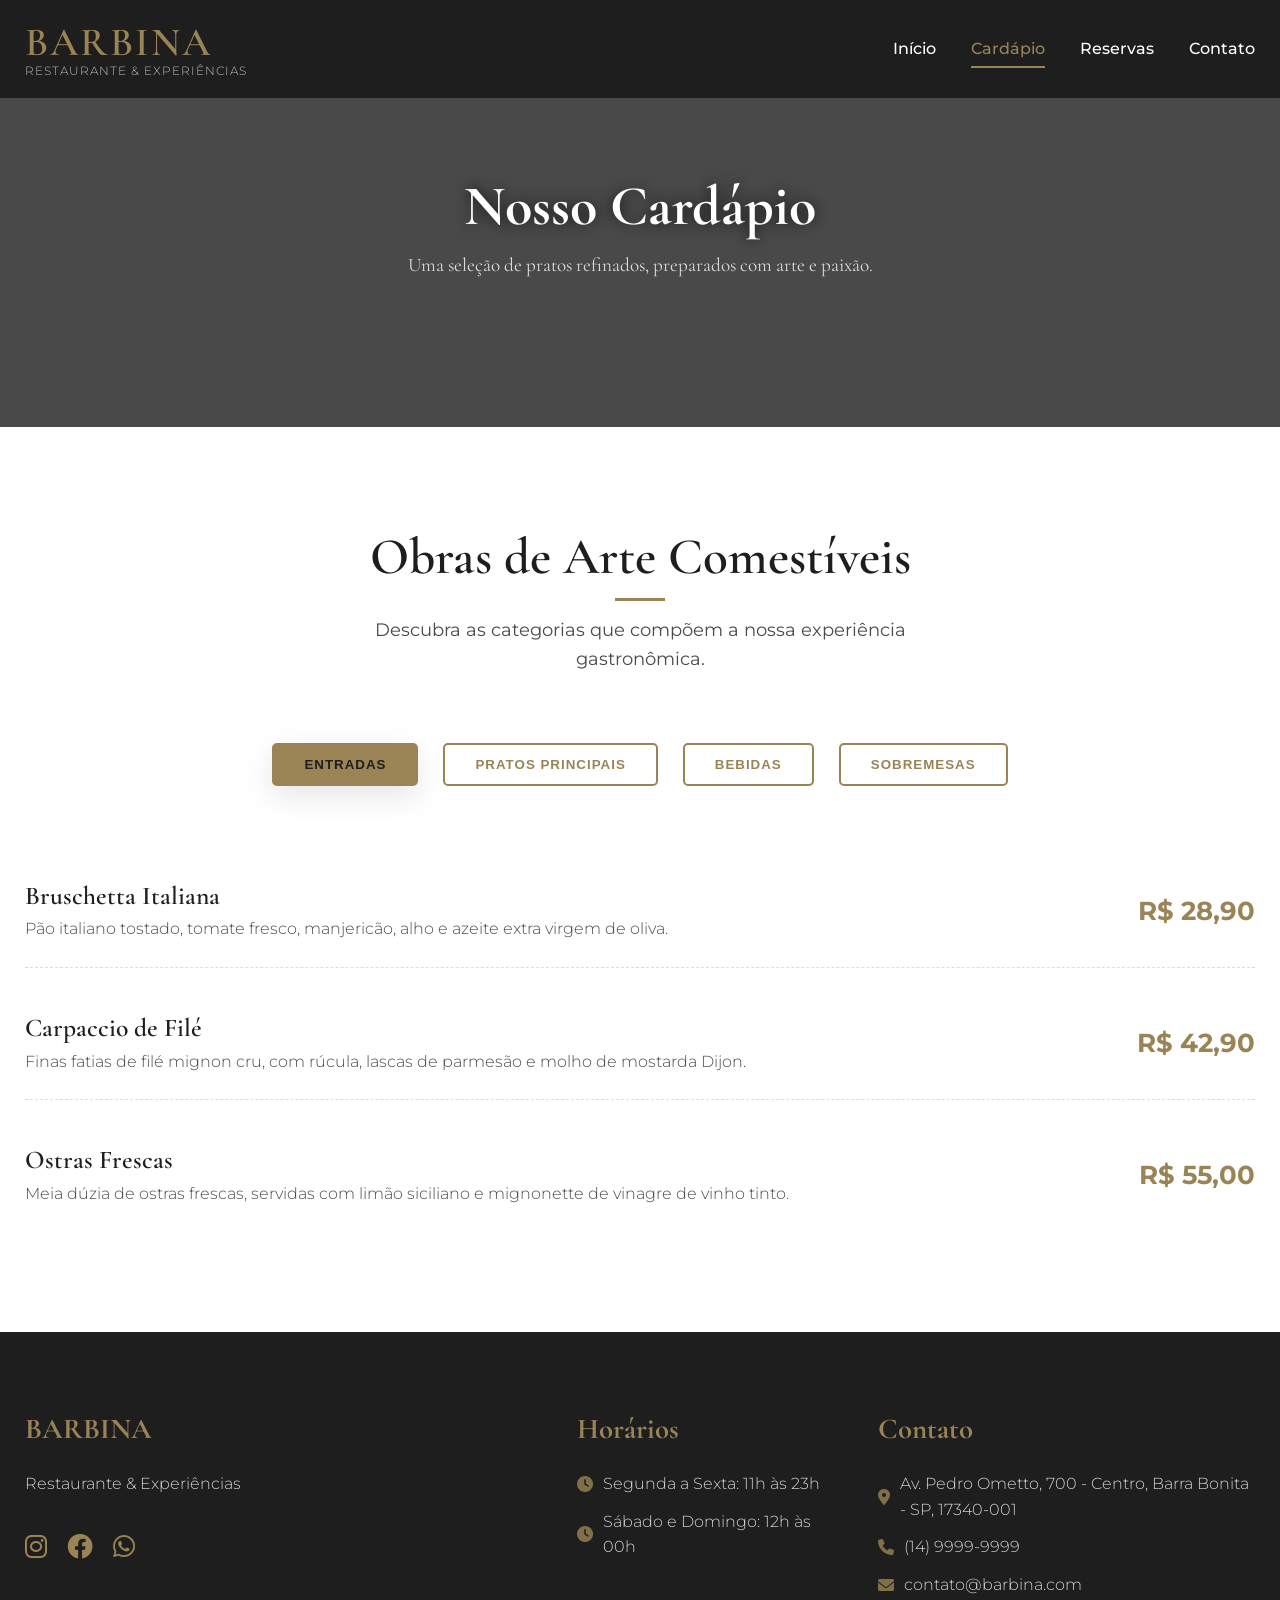
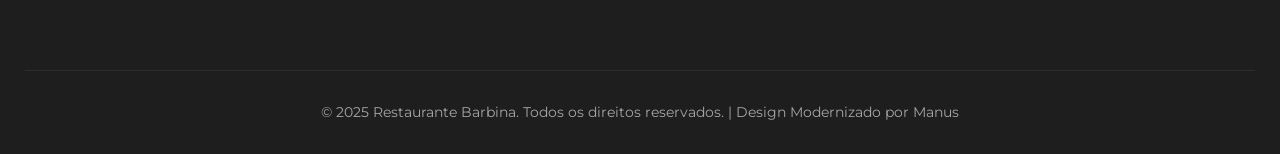
==== cardapio.html @ 95fc82ee "Add files via upload" ====
<!DOCTYPE html>
<html lang="pt-BR">
<head>
    <meta charset="UTF-8">
    <meta name="viewport" content="width=device-width, initial-scale=1.0">
    <title>Cardápio | Restaurante Barbina</title>
    
    <!-- Fontes (Cormorant Garamond para títulos, Montserrat para corpo) -->
    <link rel="preconnect" href="https://fonts.googleapis.com">
    <link rel="preconnect" href="https://fonts.gstatic.com" crossorigin>
    <link href="https://fonts.googleapis.com/css2?family=Cormorant+Garamond:wght@400;600;700&family=Montserrat:wght@300;400;500;600;700&display=swap" rel="stylesheet">
    
    <!-- Icones Font Awesome -->
    <link href="https://cdnjs.cloudflare.com/ajax/libs/font-awesome/6.0.0/css/all.min.css" rel="stylesheet">

    <!-- Estilos Próprios -->
    <link rel="stylesheet" href="css/style.css">
    <link rel="stylesheet" href="css/responsive.css">
</head>
<body>
    <header class="header">
        <div class="container">
            <a href="index.html" class="logo">
                <h1>BARBINA</h1>
                <span>RESTAURANTE & EXPERIÊNCIAS</span>
            </a>
            <nav class="nav">
                <ul>
                    <li><a href="index.html">Início</a></li>
                    <li><a href="cardapio.html" class="active">Cardápio</a></li>
                    <li><a href="reservas.html">Reservas</a></li>
                    <li><a href="contato.html">Contato</a></li>
                </ul>
            </nav>
            <div class="menu-toggle">
                <i class="fas fa-bars"></i>
            </div>
        </div>
    </header>

    <section class="hero-page" style="background-image: linear-gradient(rgba(0,0,0,0.7), rgba(0,0,0,0.7)), url('https://images.unsplash.com/photo-1555396273-367ea4eb4db5?auto=format&fit=crop&w=1920&q=80');">
        <div class="hero-content">
            <h2>Nosso Cardápio</h2>
            <p>Uma seleção de pratos refinados, preparados com arte e paixão.</p>
        </div>
    </section>

    <section class="menu">
        <div class="container">
            <div class="section-header">
                <h2>Obras de Arte Comestíveis</h2>
                <p>Descubra as categorias que compõem a nossa experiência gastronômica.</p>
            </div>
            
            <div class="menu-categories">
                <button class="category-btn active" data-category="entradas">Entradas</button>
                <button class="category-btn" data-category="principais">Pratos Principais</button>
                <button class="category-btn" data-category="bebidas">Bebidas</button>
                <button class="category-btn" data-category="sobremesas">Sobremesas</button>
            </div>

            <div class="menu-items active" id="entradas">
                <div class="menu-item anim-fade-up">
                    <div class="item-info">
                        <h3>Bruschetta Italiana</h3>
                        <p>Pão italiano tostado, tomate fresco, manjericão, alho e azeite extra virgem de oliva.</p>
                    </div>
                    <span class="item-price">R$ 28,90</span>
                </div>
                <div class="menu-item anim-fade-up">
                    <div class="item-info">
                        <h3>Carpaccio de Filé</h3>
                        <p>Finas fatias de filé mignon cru, com rúcula, lascas de parmesão e molho de mostarda Dijon.</p>
                    </div>
                    <span class="item-price">R$ 42,90</span>
                </div>
                <div class="menu-item anim-fade-up">
                    <div class="item-info">
                        <h3>Ostras Frescas</h3>
                        <p>Meia dúzia de ostras frescas, servidas com limão siciliano e mignonette de vinagre de vinho tinto.</p>
                    </div>
                    <span class="item-price">R$ 55,00</span>
                </div>
            </div>

            <div class="menu-items" id="principais">
                <div class="menu-item anim-fade-up">
                    <div class="item-info">
                        <h3>Filé Mignon Barbina</h3>
                        <p>Medalhão de 400g selado, com molho de vinho tinto reduzido e risoto cremoso de parmesão.</p>
                    </div>
                    <span class="item-price">R$ 89,90</span>
                </div>
                <div class="menu-item anim-fade-up">
                    <div class="item-info">
                        <h3>Risotto de Cogumelos Trufados</h3>
                        <p>Arroz arbóreo com um mix de cogumelos frescos, azeite trufado e finalizado com queijo Grana Padano.</p>
                    </div>
                    <span class="item-price">R$ 65,90</span>
                </div>
                <div class="menu-item anim-fade-up">
                    <div class="item-info">
                        <h3>Salmão Grelhado com Purê de Batata Doce</h3>
                        <p>Filé de salmão grelhado com crosta de gergelim e purê aveludado de batata doce com gengibre.</p>
                    </div>
                    <span class="item-price">R$ 78,00</span>
                </div>
            </div>

            <div class="menu-items" id="bebidas">
                 <div class="menu-item anim-fade-up">
                    <div class="item-info">
                        <h3>Caipirinha Barbina</h3>
                        <p>Clássica releitura da caipirinha, com cachaça premium, limão taiti e um toque de pimenta rosa.</p>
                    </div>
                    <span class="item-price">R$ 24,90</span>
                </div>
                <div class="menu-item anim-fade-up">
                    <div class="item-info">
                        <h3>Cerveja Artesanal</h3>
                        <p>Seleção rotativa das melhores cervejarias artesanais da região. Consulte o garçom.</p>
                    </div>
                    <span class="item-price">R$ 19,90</span>
                </div>
                <div class="menu-item anim-fade-up">
                    <div class="item-info">
                        <h3>Vinho da Casa (Taça)</h3>
                        <p>Seleção especial de vinho tinto ou branco para acompanhar seu prato.</p>
                    </div>
                    <span class="item-price">R$ 35,00</span>
                </div>
            </div>

            <div class="menu-items" id="sobremesas">
                <div class="menu-item anim-fade-up">
                    <div class="item-info">
                        <h3>Brownie com Sorvete</h3>
                        <p>Brownie quente de chocolate belga e nozes, servido com sorvete de baunilha e calda de caramelo salgado.</p>
                    </div>
                    <span class="item-price">R$ 26,90</span>
                </div>
                <div class="menu-item anim-fade-up">
                    <div class="item-info">
                        <h3>Cheesecake de Frutas Vermelhas</h3>
                        <p>Base de biscoito amanteigado, creme suave de cream cheese e cobertura fresca de frutas vermelhas.</p>
                    </div>
                    <span class="item-price">R$ 22,90</span>
                </div>
                <div class="menu-item anim-fade-up">
                    <div class="item-info">
                        <h3>Crème Brûlée de Baunilha</h3>
                        <p>Clássica sobremesa francesa com casquinha de açúcar caramelizado.</p>
                    </div>
                    <span class="item-price">R$ 29,00</span>
                </div>
            </div>
        </div>
    </section>

    <footer class="footer">
        <div class="container">
            <div class="footer-content">
                <div class="footer-section">
                    <h3>BARBINA</h3>
                    <p>Restaurante & Experiências</p>
                    <div class="social-links">
                        <a href="#" aria-label="Instagram"><i class="fab fa-instagram"></i></a>
                        <a href="#" aria-label="Facebook"><i class="fab fa-facebook"></i></a>
                        <a href="#" aria-label="Whatsapp"><i class="fab fa-whatsapp"></i></a>
                    </div>
                </div>
                <div class="footer-section">
                    <h4>Horários</h4>
                    <p><i class="fas fa-clock"></i> Segunda a Sexta: 11h às 23h</p>
                    <p><i class="fas fa-clock"></i> Sábado e Domingo: 12h às 00h</p>
                </div>
                <div class="footer-section">
                    <h4>Contato</h4>
                    <p><i class="fas fa-map-marker-alt"></i> Av. Pedro Ometto, 700 - Centro, Barra Bonita - SP, 17340-001</p>
                    <p><i class="fas fa-phone"></i> (14) 9999-9999</p>
                    <p><i class="fas fa-envelope"></i> contato@barbina.com</p>
                </div>
            </div>
            <div class="footer-bottom">
                <p>&copy; 2025 Restaurante Barbina. Todos os direitos reservados. | Design Modernizado por Manus</p>
            </div>
        </div>
    </footer>

    <script src="js/main.js"></script>
</body>
</html>
---- css/style.css ----
/* ===== GERAL E VARIÁVEIS - NOVO DESIGN ===== */
@import url('https://fonts.googleapis.com/css2?family=Cormorant+Garamond:wght@400;600;700&family=Montserrat:wght@300;400;500;600;700&display=swap');

* {
    margin: 0;
    padding: 0;
    box-sizing: border-box;
}

:root {
    --primary-color: #9A8456; /* Ouro envelhecido */
    --secondary-color: #4A4A4A; /* Cinza escuro para detalhes */
    --dark-color: #1E1E1E; /* Fundo escuro/preto */
    --light-color: #F5F5F5; /* Fundo claro */
    --white: #ffffff;
    --text-color: #333333;
    
    --font-headings: 'Cormorant Garamond', serif;
    --font-body: 'Montserrat', sans-serif;
    
    --shadow: 0 10px 30px rgba(0, 0, 0, 0.1);
    --transition: all 0.4s ease-in-out;
}

html { scroll-behavior: smooth; }

body {
    font-family: var(--font-body);
    line-height: 1.6;
    color: var(--text-color);
    background: var(--light-color);
    overflow-x: hidden;
}

h1, h2, h3, h4 {
    font-family: var(--font-headings);
    line-height: 1.2;
    font-weight: 600;
}

a { text-decoration: none; color: var(--primary-color); }

.container {
    max-width: 1280px;
    margin: 0 auto;
    padding: 0 25px;
}

section {
    padding: 100px 0;
}

/* HEADER */
.header {
    background: var(--dark-color);
    position: fixed;
    width: 100%;
    top: 0;
    z-index: 1000;
    transition: background-color 0.4s;
}

.header .container {
    display: flex;
    justify-content: space-between;
    align-items: center;
    padding: 18px 25px;
}

.logo { 
    text-decoration: none; 
    display: flex;
    flex-direction: column;
    align-items: flex-start;
}
.logo h1 {
    font-family: var(--font-headings);
    color: var(--primary-color);
    font-size: 2.5rem;
    letter-spacing: 2px;
    margin: 0;
}
.logo span {
    color: var(--white);
    font-size: 0.75rem;
    display: block;
    margin-top: -5px;
    opacity: 0.7;
    font-weight: 300;
    letter-spacing: 1px;
}

.nav ul {
    display: flex;
    list-style: none;
    gap: 35px;
}
.nav a {
    color: var(--white);
    font-weight: 500;
    font-size: 1rem;
    padding: 5px 0;
    position: relative;
    transition: var(--transition);
}
.nav a:hover, .nav a.active { color: var(--primary-color); }
.nav a::after {
    content: '';
    position: absolute;
    bottom: -5px;
    left: 0;
    width: 0;
    height: 2px;
    background: var(--primary-color);
    transition: var(--transition);
}
.nav a:hover::after, .nav a.active::after { width: 100%; }

.menu-toggle { display: none; }

/* HERO SECTION - INDEX */
.hero {
    background: linear-gradient(rgba(0,0,0,0.5), rgba(0,0,0,0.5)), url('../img/hero-bg-custom.png');
    background-size: cover;
    background-position: center;
    background-attachment: fixed;
    height: 100vh;
    display: flex;
    align-items: center;
    justify-content: center;
    text-align: center;
    color: var(--white);
    padding-top: 80px;
}
.hero-content {
    max-width: 900px;
}
.hero-content h2 {
    font-size: 4.5rem;
    margin-bottom: 20px;
    text-shadow: 0 0 15px rgba(0,0,0,0.8);
    font-weight: 700;
}
.hero-content p {
    font-family: var(--font-headings);
    font-size: 1.8rem;
    margin-bottom: 40px;
    opacity: 0.9;
    font-weight: 400;
}
.hero-buttons {
    display: flex;
    gap: 20px;
    justify-content: center;
}

/* HERO SECTION - PÁGINAS INTERNAS */
.hero-page {
    background: linear-gradient(rgba(0,0,0,0.7), rgba(0,0,0,0.7)), url('../img/page-hero-bg.jpg'); /* Usaremos uma imagem placeholder */
    background-size: cover;
    background-position: center;
    margin-top: 67px;
    height: 40vh;
    display: flex;
    align-items: center;
    justify-content: center;
    text-align: center;
    color: var(--white);
}
.hero-page h2 {
    font-size: 3.5rem;
    font-weight: 700;
    margin-bottom: 10px;
}
.hero-page p {
    font-size: 1.2rem;
    opacity: 0.8;
}

/* BOTÕES */
.btn {
    padding: 14px 35px;
    border: 2px solid var(--primary-color);
    border-radius: 5px;
    text-transform: uppercase;
    letter-spacing: 1px;
    font-weight: 600;
    transition: var(--transition);
    cursor: pointer;
    display: inline-block;
}
.btn-primary {
    background: var(--primary-color);
    color: var(--dark-color);
    border-color: var(--primary-color);
}
.btn-primary:hover {
    background: transparent;
    color: var(--primary-color);
    box-shadow: 0 0 0 2px var(--primary-color) inset;
}
.btn-secondary {
    background: transparent;
    color: var(--white);
    border-color: var(--white);
}
.btn-secondary:hover {
    background: var(--white);
    color: var(--dark-color);
    border-color: var(--white);
}
.btn-block {
    width: 100%;
    text-align: center;
}

/* SEÇÕES GERAIS */
.section-header {
    text-align: center;
    margin-bottom: 70px;
}
.section-header h2 {
    font-size: 3.2rem;
    color: var(--dark-color);
    margin-bottom: 15px;
    position: relative;
    display: inline-block;
}
.section-header h2::after {
    content: '';
    display: block;
    width: 50px;
    height: 3px;
    background: var(--primary-color);
    margin: 10px auto 0;
}
.section-header p {
    font-size: 1.1rem;
    color: var(--secondary-color);
    max-width: 600px;
    margin: 0 auto;
}

/* FILOSOFIA */
.philosophy {
    background: var(--white);
}
.philosophy .section-header p {
    font-family: var(--font-headings);
    font-size: 1.4rem;
    max-width: 900px;
    line-height: 1.8;
    color: var(--text-color);
}

/* GALERIA DE PRATOS */
.food-gallery {
    background: var(--light-color);
}
.food-gallery-grid {
    display: grid;
    grid-template-columns: repeat(auto-fit, minmax(280px, 1fr));
    gap: 30px;
}
.plate-card {
    position: relative;
    border-radius: 10px;
    overflow: hidden;
    height: 350px;
    display: block;
    box-shadow: var(--shadow);
    transition: var(--transition);
}
.plate-card:hover {
    transform: translateY(-8px);
    box-shadow: 0 20px 40px rgba(0,0,0,0.2);
}
.plate-card img {
    width: 100%;
    height: 100%;
    object-fit: cover;
    transition: transform 0.6s ease;
}
.plate-card:hover img {
    transform: scale(1.05);
}
.plate-overlay {
    position: absolute;
    bottom: 0;
    left: 0;
    right: 0;
    background: linear-gradient(transparent, rgba(0,0,0,0.9));
    color: var(--white);
    padding: 30px 20px;
    text-align: center;
}
.plate-overlay h3 {
    font-family: var(--font-headings);
    font-size: 1.8rem;
    margin: 0;
    letter-spacing: 1px;
}

/* DESTAQUE DO CHEF */
.feature-section {
    background: var(--white);
}
.feature-content {
    display: grid;
    grid-template-columns: 1fr 1.2fr;
    gap: 80px;
    align-items: center;
}
.feature-image {
    position: relative;
    padding: 15px;
    background: var(--primary-color);
    border-radius: 10px;
}
.feature-image img {
    width: 100%;
    height: auto;
    display: block;
    border-radius: 5px;
    box-shadow: var(--shadow);
}
.feature-text .section-header {
    text-align: left;
    margin-bottom: 30px;
}
.feature-text .section-header h2::after { margin: 10px 0 0 0; }
.feature-text p {
    font-size: 1.1rem;
    line-height: 1.7;
    margin-bottom: 40px;
    color: #555;
}

/* AVALIAÇÕES */
.testimonials {
    background: var(--dark-color);
    color: var(--white);
}
.testimonials .section-header h2 { color: var(--white); }
.testimonials .section-header h2::after { background: var(--primary-color); }
.testimonials .section-header p { color: var(--light-color); }

.testimonials-grid {
    display: grid;
    grid-template-columns: repeat(auto-fit, minmax(300px, 1fr));
    gap: 30px;
}
.testimonial-card {
    background: rgba(255, 255, 255, 0.05);
    padding: 40px;
    border-radius: 10px;
    border-left: 5px solid var(--primary-color);
    transition: var(--transition);
}
.testimonial-card:hover {
    background: rgba(255, 255, 255, 0.1);
    transform: translateY(-5px);
}
.testimonial-card .stars {
    color: var(--primary-color);
    font-size: 1.2rem;
    margin-bottom: 20px;
}
.testimonial-card blockquote {
    font-family: var(--font-headings);
    font-size: 1.3rem;
    font-style: italic;
    color: var(--light-color);
    margin: 0 0 20px 0;
}
.testimonial-card footer {
    font-weight: 500;
    color: var(--primary-color);
}

/* CTA RESERVA */
.cta-reserva {
    background: linear-gradient(rgba(0,0,0,0.8), rgba(0,0,0,0.8)), url('../img/cta-bg.jpg'); /* Usaremos uma imagem placeholder */
    background-size: cover;
    background-position: center;
    background-attachment: fixed;
    color: var(--white);
    text-align: center;
}
.cta-content h2 {
    font-family: var(--font-headings);
    font-size: 3.5rem;
    margin-bottom: 20px;
    font-weight: 700;
}
.cta-content p {
    font-size: 1.3rem;
    margin-bottom: 40px;
    max-width: 700px;
    margin-left: auto;
    margin-right: auto;
    opacity: 0.9;
}
.cta-content .btn-primary {
    color: var(--dark-color);
}

/* FOOTER */
.footer {
    background: var(--dark-color);
    color: var(--white);
    padding: 80px 0 30px;
}
.footer-content {
    display: grid;
    grid-template-columns: 2fr 1fr 1.5fr;
    gap: 50px;
    margin-bottom: 60px;
}
.footer-section h3, .footer-section h4 {
    font-family: var(--font-headings);
    color: var(--primary-color);
    margin-bottom: 25px;
    font-size: 1.8rem;
    font-weight: 700;
}
.footer-section p {
    margin-bottom: 12px;
    display: flex;
    align-items: center;
    gap: 10px;
    opacity: 0.8;
    font-weight: 300;
}
.footer-section i {
    color: var(--primary-color);
}
.social-links {
    display: flex;
    gap: 20px;
    margin-top: 30px;
}
.social-links a {
    color: var(--white);
    font-size: 1.6rem;
    transition: var(--transition);
}
.social-links a:hover {
    color: var(--primary-color);
    transform: scale(1.1);
}
.footer-bottom {
    text-align: center;
    padding-top: 30px;
    border-top: 1px solid rgba(255,255,255,0.1);
    opacity: 0.6;
    font-size: 0.9rem;
}

/* PÁGINA CARDÁPIO */
.menu { background: var(--white); }
.menu-categories {
    display: flex;
    justify-content: center;
    gap: 25px;
    margin-bottom: 70px;
    flex-wrap: wrap;
}
.category-btn {
    padding: 12px 30px;
    border: 2px solid var(--primary-color);
    background: transparent;
    color: var(--primary-color);
    border-radius: 5px;
    cursor: pointer;
    transition: var(--transition);
    font-weight: 600;
    text-transform: uppercase;
    letter-spacing: 1px;
}
.category-btn.active, .category-btn:hover {
    background: var(--primary-color);
    color: var(--dark-color);
    box-shadow: var(--shadow);
}
.menu-items { display: none; }
.menu-items.active { display: grid; grid-template-columns: 1fr; gap: 20px; animation: fadeIn 0.6s; }

.menu-item {
    display: flex;
    justify-content: space-between;
    align-items: center;
    padding: 25px 0;
    border-bottom: 1px dashed #ddd;
}
.menu-item:last-child { border-bottom: none; }

.item-info {
    flex-grow: 1;
    padding-right: 20px;
}
.item-info h3 {
    font-family: var(--font-headings);
    font-size: 1.6rem;
    margin-bottom: 5px;
    color: var(--dark-color);
}
.item-info p { 
    color: var(--secondary-color); 
    margin: 0; 
    font-size: 1rem; 
    font-weight: 300;
}
.item-price {
    font-size: 1.6rem;
    font-weight: 700;
    color: var(--primary-color);
    white-space: nowrap;
}

@keyframes fadeIn { from { opacity: 0; transform: translateY(10px); } to { opacity: 1; transform: translateY(0); } }

/* PÁGINA SOBRE */
.nossa-historia { background: var(--white); }
.historia-content { display: grid; grid-template-columns: 1fr 1fr; gap: 60px; align-items: center; }
.historia-text .section-header { text-align: left; margin-bottom: 30px; }
.historia-text .section-header h2::after { margin: 10px 0 0 0; }
.historia-text p { margin-bottom: 20px; font-size: 1.1rem; line-height: 1.7; color: #555; }
.historia-imagem img { width: 100%; border-radius: 10px; box-shadow: var(--shadow); }

.nossos-valores { background: var(--light-color); }
.valores-grid { display: grid; grid-template-columns: repeat(auto-fit, minmax(250px, 1fr)); gap: 30px; }
.valor-card { 
    background: var(--white); 
    padding: 40px 30px; 
    border-radius: 10px; 
    text-align: center; 
    box-shadow: var(--shadow); 
    transition: var(--transition); 
    border-top: 5px solid var(--primary-color);
}
.valor-card:hover { transform: translateY(-5px); }
.valor-card i { font-size: 3.5rem; color: var(--primary-color); margin-bottom: 20px; }
.valor-card h3 { font-family: var(--font-headings); font-size: 1.8rem; margin-bottom: 15px; }

/* PÁGINA RESERVAS */
.reserva-form { background: var(--white); }
.form-container { 
    max-width: 700px; 
    margin: 0 auto; 
    background: var(--light-color); 
    padding: 50px; 
    border-radius: 10px; 
    box-shadow: var(--shadow); 
}
.form-container h2 {
    font-family: var(--font-headings);
    font-size: 2.5rem;
    text-align: center;
    margin-bottom: 30px;
    color: var(--dark-color);
}
.form-row { display: grid; grid-template-columns: 1fr 1fr; gap: 25px; }
.form-group { margin-bottom: 25px; }
.form-group label { display: block; margin-bottom: 8px; font-weight: 600; color: var(--secondary-color); }
.form-group input, .form-group select, .form-group textarea { 
    width: 100%; 
    padding: 14px; 
    border: 1px solid #ccc; 
    border-radius: 5px; 
    font-size: 1rem; 
    font-family: var(--font-body); 
    transition: var(--transition); 
    background: var(--white);
}
.form-group input:focus, .form-group select:focus, .form-group textarea:focus { 
    outline: none; 
    border-color: var(--primary-color); 
    box-shadow: 0 0 0 3px rgba(154, 132, 86, 0.2); 
}
.form-group textarea { resize: vertical; }

/* PÁGINA CONTATO */
.contato-info { background: var(--white); }
.info-grid { display: grid; grid-template-columns: repeat(auto-fit, minmax(280px, 1fr)); gap: 30px; }
.info-card { 
    text-align: center; 
    padding: 40px 20px; 
    border: 1px solid #eee; 
    border-radius: 10px; 
    box-shadow: var(--shadow);
    transition: var(--transition);
}
.info-card:hover { transform: translateY(-5px); border-color: var(--primary-color); }
.info-card i { font-size: 3rem; color: var(--primary-color); margin-bottom: 20px; }
.info-card h3 { font-family: var(--font-headings); font-size: 1.8rem; margin-bottom: 15px; }
.info-card p { color: #555; line-height: 1.6; }

.faq { background: var(--light-color); }
.faq-list { max-width: 800px; margin: 0 auto; }
.faq-item {
    background: var(--white);
    margin-bottom: 15px;
    border-radius: 8px;
    overflow: hidden;
    box-shadow: 0 4px 12px rgba(0,0,0,0.05);
}
.faq-pergunta {
    display: flex;
    justify-content: space-between;
    align-items: center;
    padding: 20px 25px;
    cursor: pointer;
    background: var(--white);
    transition: background 0.3s;
}
.faq-pergunta:hover { background: #f9f9f9; }
.faq-pergunta h3 {
    font-family: var(--font-body);
    font-size: 1.1rem;
    font-weight: 600;
    margin: 0;
    color: var(--dark-color);
}
.faq-pergunta i {
    color: var(--primary-color);
    transition: transform 0.3s;
}
.faq-item.active .faq-pergunta i {
    transform: rotate(180deg);
}
.faq-resposta {
    max-height: 0;
    overflow: hidden;
    transition: max-height 0.4s ease-out;
    padding: 0 25px;
}
.faq-resposta p {
    padding-bottom: 20px;
    color: #555;
}

/* ANIMAÇÕES */
.anim-fade-up {
    opacity: 0;
    transform: translateY(20px);
    transition: opacity 0.8s ease-out, transform 0.8s ease-out;
}
.anim-fade-up.visible {
    opacity: 1;
    transform: translateY(0);
}
---- css/responsive.css ----
/* ===== RESPONSIVIDADE - NOVO DESIGN ===== */

/* Tablets (até 1024px) */
@media (max-width: 1024px) {
    .container { max-width: 960px; }
    .hero-content h2 { font-size: 3.5rem; }
    .hero-content p { font-size: 1.5rem; }
    .hero-page h2 { font-size: 3rem; }
    
    .feature-content { grid-template-columns: 1fr; gap: 40px; }
    .feature-image { order: -1; }
    .feature-text .section-header { text-align: center; }
    .feature-text .section-header h2::after { margin: 10px auto 0; }
    .feature-text .btn-primary { margin: 0 auto; display: block; }
    
    .historia-content { grid-template-columns: 1fr; gap: 40px; text-align: center; }
    .historia-text .section-header { text-align: center; }
    .historia-text .section-header h2::after { margin: 10px auto 0; }
    .historia-imagem { order: -1; }
    
    .footer-content { grid-template-columns: 1fr; text-align: center; }
    .footer-section { margin-bottom: 30px; }
    .footer-section p { justify-content: center; }
    .social-links { justify-content: center; }
}

/* Mobile (até 768px) */
@media (max-width: 768px) {
    section { padding: 80px 0; }
    .container { padding: 0 15px; }
    
    /* Header */
    .header .container { padding: 15px 15px; }
    .logo h1 { font-size: 2rem; }
    .logo span { font-size: 0.7rem; }
    .nav { display: none; }
    .menu-toggle { 
        display: block; 
        font-size: 1.5rem; 
        cursor: pointer; 
        color: var(--primary-color);
        z-index: 1001; 
    }
    
    /* Menu Mobile Overlay */
    .nav {
        position: fixed;
        top: 0;
        left: 0;
        width: 100%;
        height: 100vh;
        background: var(--dark-color);
        transition: transform 0.4s ease-in-out;
        transform: translateX(100%);
        padding-top: 80px;
    }
    .nav.active {
        transform: translateX(0);
        display: block;
    }
    .nav ul {
        flex-direction: column;
        align-items: center;
        gap: 30px;
        padding: 40px 0;
    }
    .nav a {
        font-size: 1.5rem;
    }
    
    /* Hero */
    .hero { height: 70vh; background-attachment: scroll; }
    .hero-content h2 { font-size: 2.8rem; }
    .hero-content p { font-size: 1.2rem; }
    .hero-buttons { flex-direction: column; gap: 15px; }
    .btn { width: 100%; }
    .hero-page { height: 30vh; }
    .hero-page h2 { font-size: 2.5rem; }
    
    /* Seções Gerais */
    .section-header h2 { font-size: 2.5rem; }
    
    /* Cardápio */
    .menu-categories { gap: 10px; }
    .category-btn { padding: 10px 20px; font-size: 0.9rem; }
    .menu-item { flex-direction: column; align-items: flex-start; }
    .item-info { padding-right: 0; margin-bottom: 10px; }
    .item-price { align-self: flex-end; }
    
    /* Reservas */
    .form-row { grid-template-columns: 1fr; }
    .form-container { padding: 30px; }
    
    /* Contato */
    .info-grid { grid-template-columns: 1fr; }
    .faq-pergunta h3 { font-size: 1rem; }
}

/* Mobile Pequeno (até 480px) */
@media (max-width: 480px) {
    .hero-content h2 { font-size: 2.2rem; }
    .hero-content p { font-size: 1rem; }
    .section-header h2 { font-size: 2rem; }
    .plate-card { height: 280px; }
    .testimonial-card { padding: 30px; }
    .testimonial-card blockquote { font-size: 1.1rem; }
    .cta-content h2 { font-size: 2.5rem; }
}
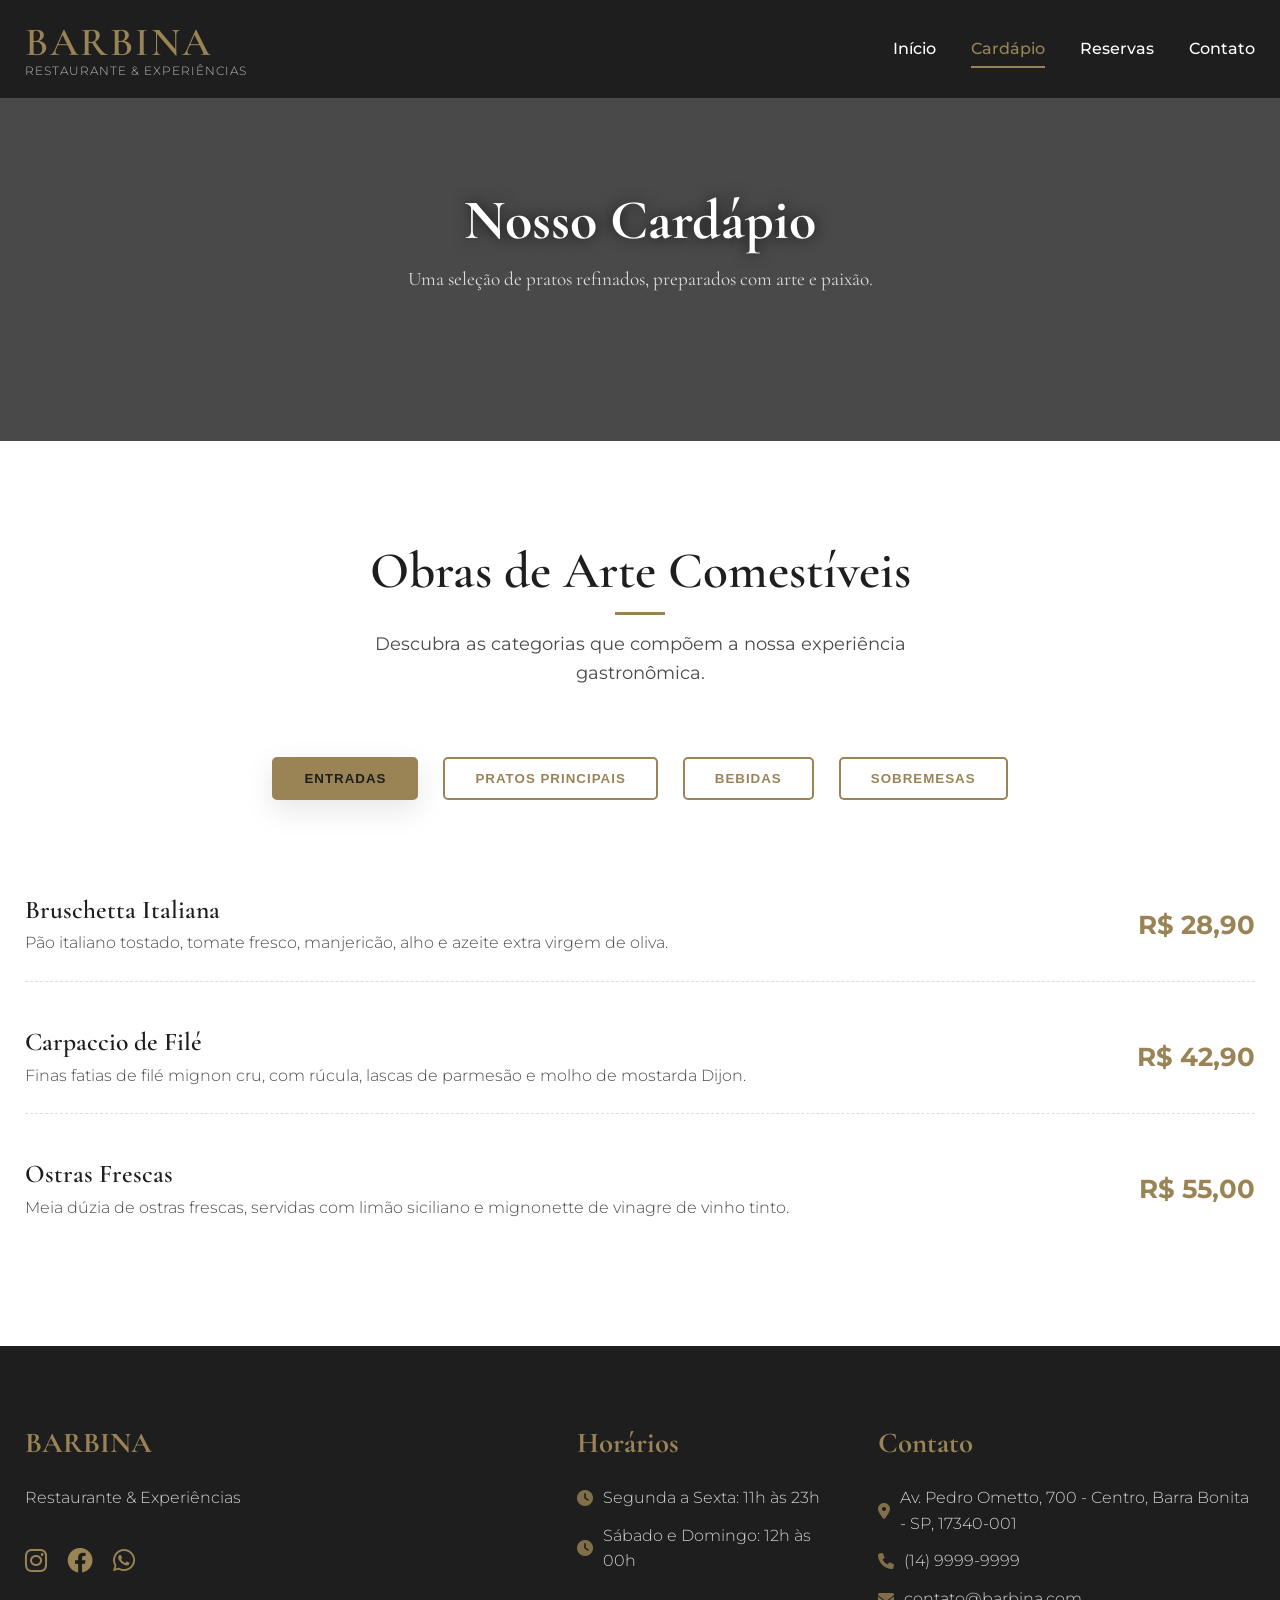
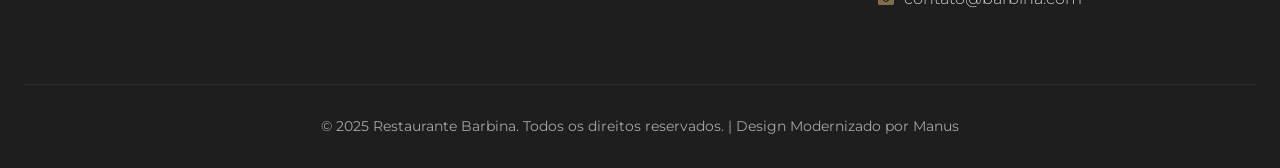
==== commit 4b32a258: "ADICIONANDO UMA NOVA HEADER AO SITE" ====
--- a/cardapio.html
+++ b/cardapio.html
@@ -4,16 +4,10 @@
     <meta charset="UTF-8">
     <meta name="viewport" content="width=device-width, initial-scale=1.0">
     <title>Cardápio | Restaurante Barbina</title>
-    
-    <!-- Fontes (Cormorant Garamond para títulos, Montserrat para corpo) -->
     <link rel="preconnect" href="https://fonts.googleapis.com">
     <link rel="preconnect" href="https://fonts.gstatic.com" crossorigin>
     <link href="https://fonts.googleapis.com/css2?family=Cormorant+Garamond:wght@400;600;700&family=Montserrat:wght@300;400;500;600;700&display=swap" rel="stylesheet">
-    
-    <!-- Icones Font Awesome -->
     <link href="https://cdnjs.cloudflare.com/ajax/libs/font-awesome/6.0.0/css/all.min.css" rel="stylesheet">
-
-    <!-- Estilos Próprios -->
     <link rel="stylesheet" href="css/style.css">
     <link rel="stylesheet" href="css/responsive.css">
 </head>
@@ -38,7 +32,7 @@
         </div>
     </header>
 
-    <section class="hero-page" style="background-image: linear-gradient(rgba(0,0,0,0.7), rgba(0,0,0,0.7)), url('https://images.unsplash.com/photo-1555396273-367ea4eb4db5?auto=format&fit=crop&w=1920&q=80');">
+    <section class="hero-page" style="background-image: linear-gradient(rgba(0,0,0,0.7 ), rgba(0,0,0,0.7)), url('https://images.unsplash.com/photo-1555396273-367ea4eb4db5?auto=format&fit=crop&w=1920&q=80' );">
         <div class="hero-content">
             <h2>Nosso Cardápio</h2>
             <p>Uma seleção de pratos refinados, preparados com arte e paixão.</p>
--- a/css/style.css
+++ b/css/style.css
@@ -1,5 +1,4 @@
-/* ===== GERAL E VARIÁVEIS - NOVO DESIGN ===== */
-@import url('https://fonts.googleapis.com/css2?family=Cormorant+Garamond:wght@400;600;700&family=Montserrat:wght@300;400;500;600;700&display=swap');
+@import url('https://fonts.googleapis.com/css2?family=Cormorant+Garamond:wght@400;600;700&family=Montserrat:wght@300;400;500;600;700&display=swap' );
 
 * {
     margin: 0;
@@ -120,7 +119,7 @@
 
 /* HERO SECTION - INDEX */
 .hero {
-    background: linear-gradient(rgba(0,0,0,0.5), rgba(0,0,0,0.5)), url('../img/hero-bg-custom.png');
+    background: linear-gradient(rgba(0,0,0,0.6), rgba(0,0,0,0.6)), url('https://images.unsplash.com/photo-1555396273-367ea4eb4db5?auto=format&fit=crop&w=1920&q=80' );
     background-size: cover;
     background-position: center;
     background-attachment: fixed;
@@ -156,10 +155,10 @@
 
 /* HERO SECTION - PÁGINAS INTERNAS */
 .hero-page {
-    background: linear-gradient(rgba(0,0,0,0.7), rgba(0,0,0,0.7)), url('../img/page-hero-bg.jpg'); /* Usaremos uma imagem placeholder */
+    background: linear-gradient(rgba(0,0,0,0.7), rgba(0,0,0,0.7)), url('https://images.unsplash.com/photo-1550966871-3ed3cdb5ee17?auto=format&fit=crop&w=1920&q=80');
     background-size: cover;
     background-position: center;
-    margin-top: 67px;
+    margin-top: 81px;
     height: 40vh;
     display: flex;
     align-items: center;
@@ -336,6 +335,31 @@
     color: #555;
 }
 
+/* SEÇÃO NOSSA HISTÓRIA (Integrada) */
+.nossa-historia { background: var(--light-color); }
+.historia-content { display: grid; grid-template-columns: 1fr 1fr; gap: 60px; align-items: center; }
+.historia-text .section-header { text-align: left; margin-bottom: 30px; }
+.historia-text .section-header h2::after { margin: 10px 0 0 0; }
+.historia-text p { margin-bottom: 20px; font-size: 1.1rem; line-height: 1.7; color: #555; }
+.historia-imagem img { width: 100%; border-radius: 10px; box-shadow: var(--shadow); }
+
+/* SEÇÃO NOSSOS VALORES (Integrada) */
+.nossos-valores { background: var(--white); }
+.valores-grid { display: grid; grid-template-columns: repeat(auto-fit, minmax(250px, 1fr)); gap: 30px; }
+.valor-card { 
+    background: var(--light-color); 
+    padding: 40px 30px; 
+    border-radius: 10px; 
+    text-align: center; 
+    box-shadow: var(--shadow); 
+    transition: var(--transition); 
+    border-top: 5px solid var(--primary-color);
+}
+.valor-card:hover { transform: translateY(-5px); }
+.valor-card i { font-size: 3.5rem; color: var(--primary-color); margin-bottom: 20px; }
+.valor-card h3 { font-family: var(--font-headings); font-size: 1.8rem; margin-bottom: 15px; }
+
+
 /* AVALIAÇÕES */
 .testimonials {
     background: var(--dark-color);
@@ -380,7 +404,7 @@
 
 /* CTA RESERVA */
 .cta-reserva {
-    background: linear-gradient(rgba(0,0,0,0.8), rgba(0,0,0,0.8)), url('../img/cta-bg.jpg'); /* Usaremos uma imagem placeholder */
+    background: linear-gradient(rgba(0,0,0,0.8), rgba(0,0,0,0.8)), url('https://images.unsplash.com/photo-1521017432531-fbd92d768814?auto=format&fit=crop&w=1920&q=80');
     background-size: cover;
     background-position: center;
     background-attachment: fixed;
@@ -519,29 +543,6 @@
 }
 
 @keyframes fadeIn { from { opacity: 0; transform: translateY(10px); } to { opacity: 1; transform: translateY(0); } }
-
-/* PÁGINA SOBRE */
-.nossa-historia { background: var(--white); }
-.historia-content { display: grid; grid-template-columns: 1fr 1fr; gap: 60px; align-items: center; }
-.historia-text .section-header { text-align: left; margin-bottom: 30px; }
-.historia-text .section-header h2::after { margin: 10px 0 0 0; }
-.historia-text p { margin-bottom: 20px; font-size: 1.1rem; line-height: 1.7; color: #555; }
-.historia-imagem img { width: 100%; border-radius: 10px; box-shadow: var(--shadow); }
-
-.nossos-valores { background: var(--light-color); }
-.valores-grid { display: grid; grid-template-columns: repeat(auto-fit, minmax(250px, 1fr)); gap: 30px; }
-.valor-card { 
-    background: var(--white); 
-    padding: 40px 30px; 
-    border-radius: 10px; 
-    text-align: center; 
-    box-shadow: var(--shadow); 
-    transition: var(--transition); 
-    border-top: 5px solid var(--primary-color);
-}
-.valor-card:hover { transform: translateY(-5px); }
-.valor-card i { font-size: 3.5rem; color: var(--primary-color); margin-bottom: 20px; }
-.valor-card h3 { font-family: var(--font-headings); font-size: 1.8rem; margin-bottom: 15px; }
 
 /* PÁGINA RESERVAS */
 .reserva-form { background: var(--white); }
@@ -581,7 +582,7 @@
 .form-group textarea { resize: vertical; }
 
 /* PÁGINA CONTATO */
-.contato-info { background: var(--white); }
+.contato-info { background: var(--white); padding-bottom: 60px; }
 .info-grid { display: grid; grid-template-columns: repeat(auto-fit, minmax(280px, 1fr)); gap: 30px; }
 .info-card { 
     text-align: center; 
@@ -595,6 +596,18 @@
 .info-card i { font-size: 3rem; color: var(--primary-color); margin-bottom: 20px; }
 .info-card h3 { font-family: var(--font-headings); font-size: 1.8rem; margin-bottom: 15px; }
 .info-card p { color: #555; line-height: 1.6; }
+
+.mapa-localizacao {
+    padding: 0;
+}
+.mapa-localizacao iframe {
+    width: 100%;
+    height: 500px;
+    border: 0;
+    display: block;
+    border-radius: 10px;
+    box-shadow: var(--shadow);
+}
 
 .faq { background: var(--light-color); }
 .faq-list { max-width: 800px; margin: 0 auto; }
@@ -649,4 +662,4 @@
 .anim-fade-up.visible {
     opacity: 1;
     transform: translateY(0);
-}
+}
--- a/css/responsive.css
+++ b/css/responsive.css
@@ -1,4 +1,3 @@
-/* ===== RESPONSIVIDADE - NOVO DESIGN ===== */
 
 /* Tablets (até 1024px) */
 @media (max-width: 1024px) {
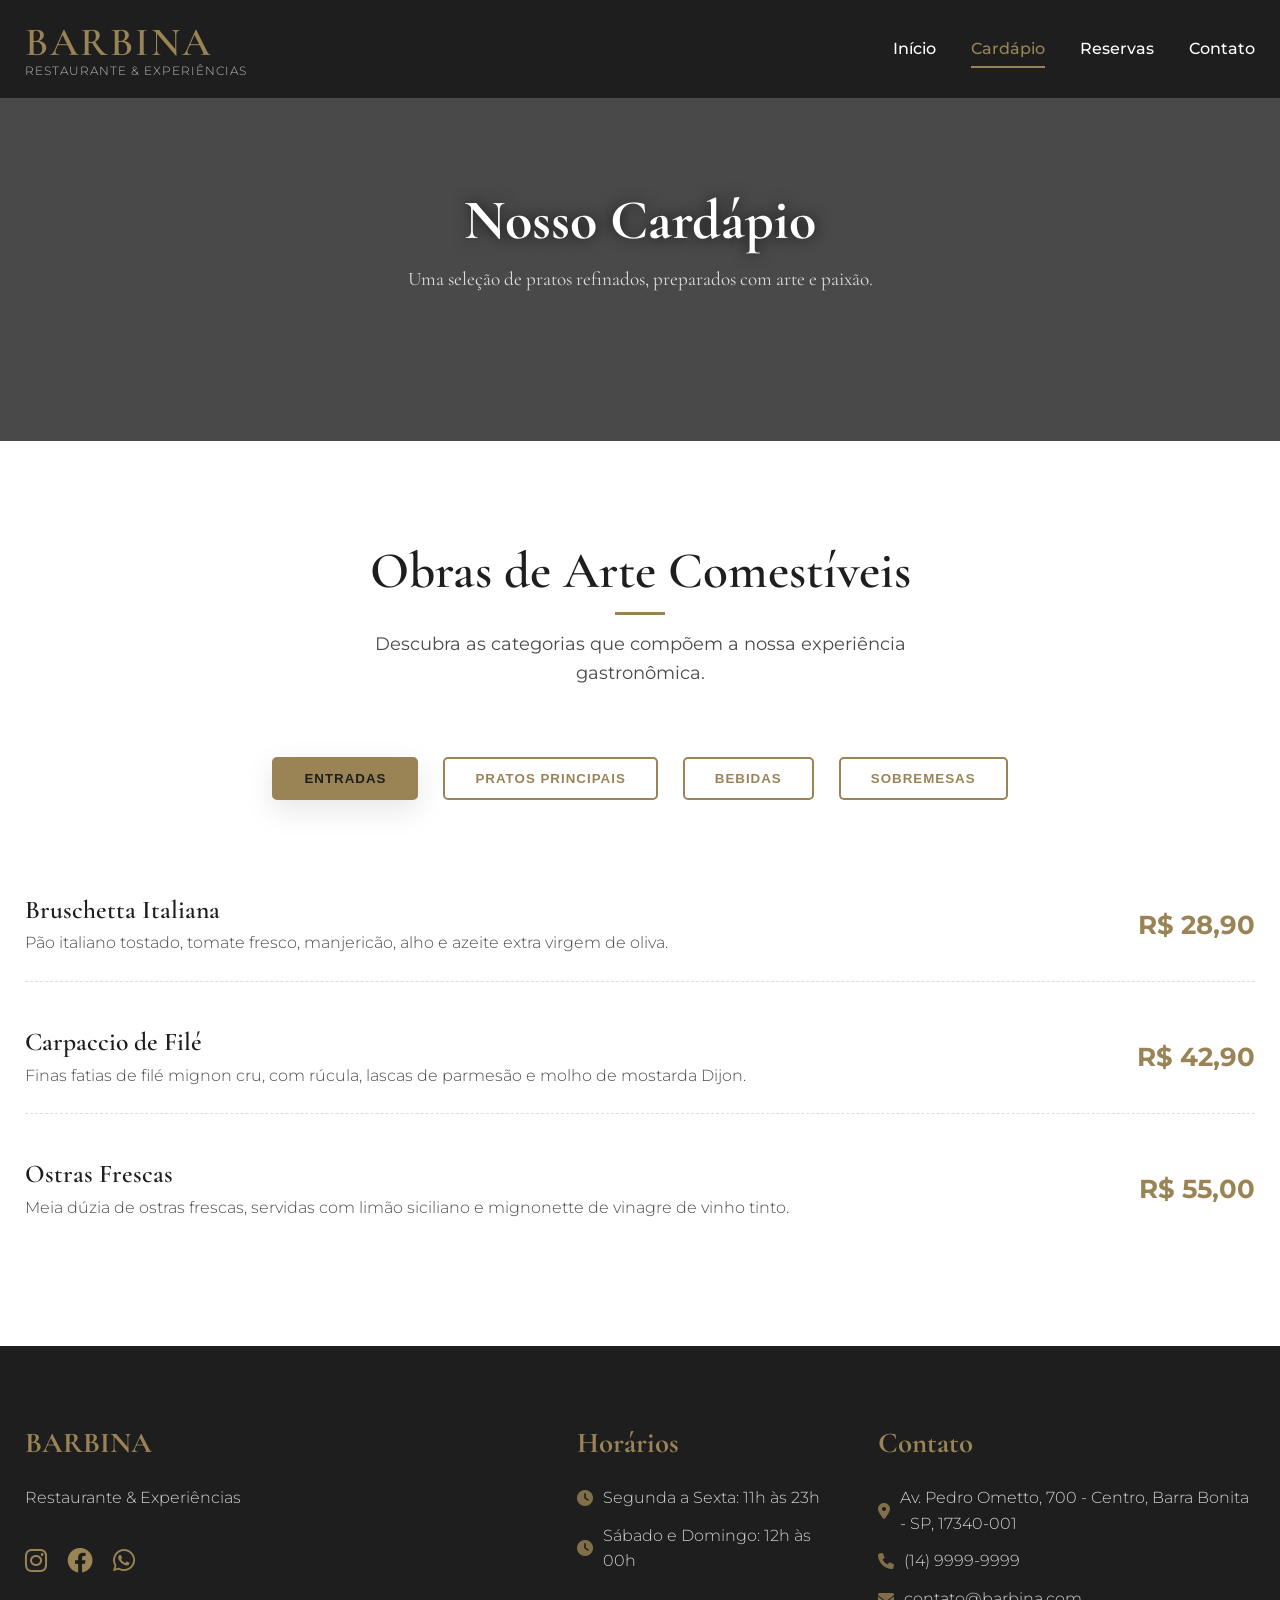
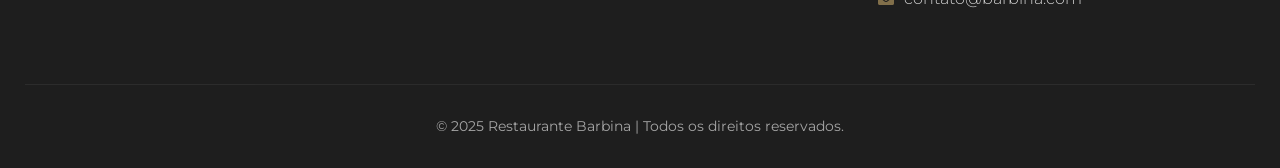
==== commit 3bef1d65: "ADICIONANDO FOOTER AO SITE" ====
--- a/cardapio.html
+++ b/cardapio.html
@@ -176,7 +176,7 @@
                 </div>
             </div>
             <div class="footer-bottom">
-                <p>&copy; 2025 Restaurante Barbina. Todos os direitos reservados. | Design Modernizado por Manus</p>
+                <p>&copy; 2025 Restaurante Barbina | Todos os direitos reservados. </p>
             </div>
         </div>
     </footer>
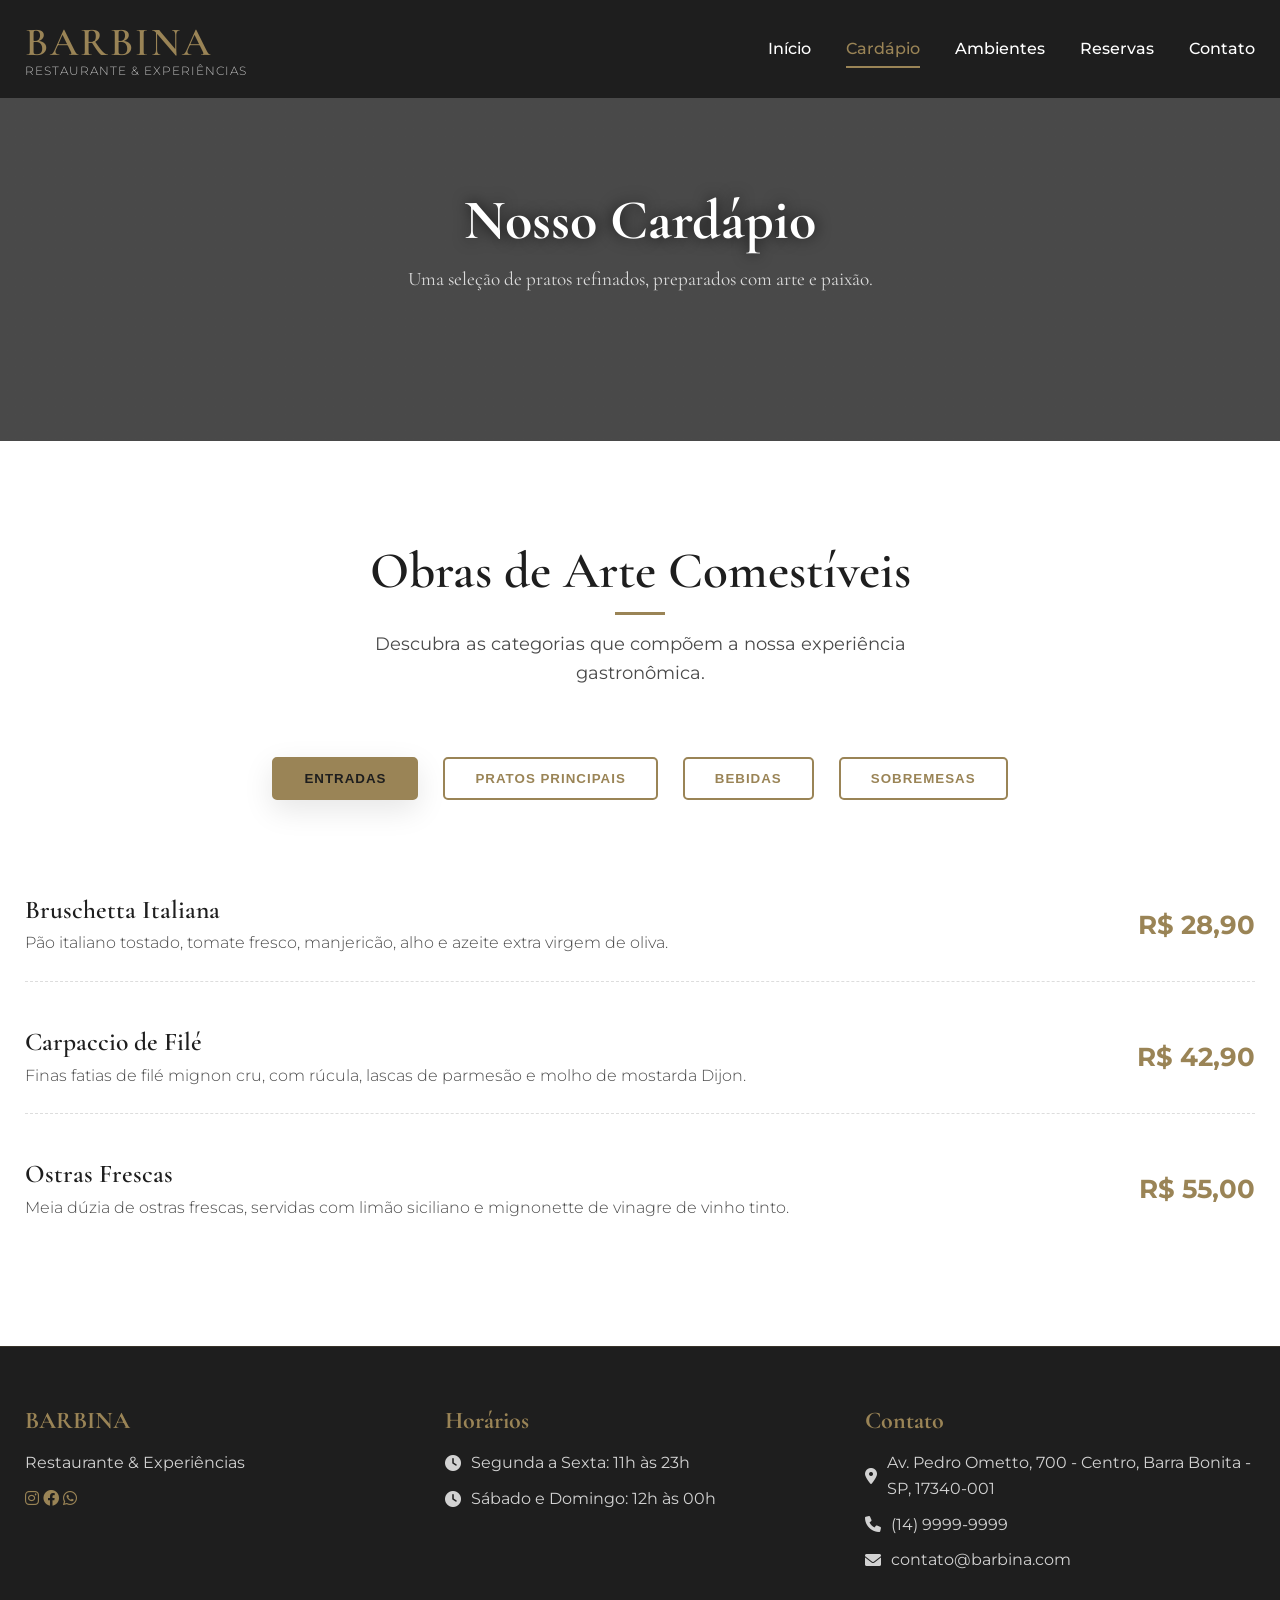
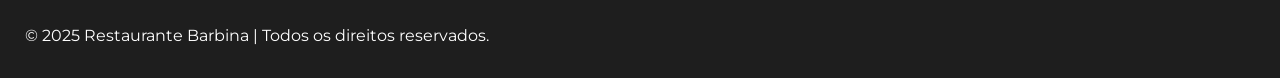
==== commit bfd19f50: "Refatorar a estrutura do código para melhorar a legibilidade e a capacidade de manutenção." ====
--- a/cardapio.html
+++ b/cardapio.html
@@ -1,16 +1,20 @@
 <!DOCTYPE html>
 <html lang="pt-BR">
+
 <head>
     <meta charset="UTF-8">
     <meta name="viewport" content="width=device-width, initial-scale=1.0">
     <title>Cardápio | Restaurante Barbina</title>
     <link rel="preconnect" href="https://fonts.googleapis.com">
     <link rel="preconnect" href="https://fonts.gstatic.com" crossorigin>
-    <link href="https://fonts.googleapis.com/css2?family=Cormorant+Garamond:wght@400;600;700&family=Montserrat:wght@300;400;500;600;700&display=swap" rel="stylesheet">
+    <link
+        href="https://fonts.googleapis.com/css2?family=Cormorant+Garamond:wght@400;600;700&family=Montserrat:wght@300;400;500;600;700&display=swap"
+        rel="stylesheet">
     <link href="https://cdnjs.cloudflare.com/ajax/libs/font-awesome/6.0.0/css/all.min.css" rel="stylesheet">
     <link rel="stylesheet" href="css/style.css">
     <link rel="stylesheet" href="css/responsive.css">
 </head>
+
 <body>
     <header class="header">
         <div class="container">
@@ -21,7 +25,8 @@
             <nav class="nav">
                 <ul>
                     <li><a href="index.html">Início</a></li>
-                    <li><a href="cardapio.html" class="active">Cardápio</a></li>
+                    <li><a href="cardapio.html">Cardápio</a></li>
+                    <li><a href="galeria-ambientes.html">Ambientes</a></li>
                     <li><a href="reservas.html">Reservas</a></li>
                     <li><a href="contato.html">Contato</a></li>
                 </ul>
@@ -32,7 +37,8 @@
         </div>
     </header>
 
-    <section class="hero-page" style="background-image: linear-gradient(rgba(0,0,0,0.7 ), rgba(0,0,0,0.7)), url('https://images.unsplash.com/photo-1555396273-367ea4eb4db5?auto=format&fit=crop&w=1920&q=80' );">
+    <section class="hero-page"
+        style="background-image: linear-gradient(rgba(0,0,0,0.7 ), rgba(0,0,0,0.7)), url('https://images.unsplash.com/photo-1555396273-367ea4eb4db5?auto=format&fit=crop&w=1920&q=80' );">
         <div class="hero-content">
             <h2>Nosso Cardápio</h2>
             <p>Uma seleção de pratos refinados, preparados com arte e paixão.</p>
@@ -45,7 +51,7 @@
                 <h2>Obras de Arte Comestíveis</h2>
                 <p>Descubra as categorias que compõem a nossa experiência gastronômica.</p>
             </div>
-            
+
             <div class="menu-categories">
                 <button class="category-btn active" data-category="entradas">Entradas</button>
                 <button class="category-btn" data-category="principais">Pratos Principais</button>
@@ -64,14 +70,16 @@
                 <div class="menu-item anim-fade-up">
                     <div class="item-info">
                         <h3>Carpaccio de Filé</h3>
-                        <p>Finas fatias de filé mignon cru, com rúcula, lascas de parmesão e molho de mostarda Dijon.</p>
+                        <p>Finas fatias de filé mignon cru, com rúcula, lascas de parmesão e molho de mostarda Dijon.
+                        </p>
                     </div>
                     <span class="item-price">R$ 42,90</span>
                 </div>
                 <div class="menu-item anim-fade-up">
                     <div class="item-info">
                         <h3>Ostras Frescas</h3>
-                        <p>Meia dúzia de ostras frescas, servidas com limão siciliano e mignonette de vinagre de vinho tinto.</p>
+                        <p>Meia dúzia de ostras frescas, servidas com limão siciliano e mignonette de vinagre de vinho
+                            tinto.</p>
                     </div>
                     <span class="item-price">R$ 55,00</span>
                 </div>
@@ -88,24 +96,27 @@
                 <div class="menu-item anim-fade-up">
                     <div class="item-info">
                         <h3>Risotto de Cogumelos Trufados</h3>
-                        <p>Arroz arbóreo com um mix de cogumelos frescos, azeite trufado e finalizado com queijo Grana Padano.</p>
+                        <p>Arroz arbóreo com um mix de cogumelos frescos, azeite trufado e finalizado com queijo Grana
+                            Padano.</p>
                     </div>
                     <span class="item-price">R$ 65,90</span>
                 </div>
                 <div class="menu-item anim-fade-up">
                     <div class="item-info">
                         <h3>Salmão Grelhado com Purê de Batata Doce</h3>
-                        <p>Filé de salmão grelhado com crosta de gergelim e purê aveludado de batata doce com gengibre.</p>
+                        <p>Filé de salmão grelhado com crosta de gergelim e purê aveludado de batata doce com gengibre.
+                        </p>
                     </div>
                     <span class="item-price">R$ 78,00</span>
                 </div>
             </div>
 
             <div class="menu-items" id="bebidas">
-                 <div class="menu-item anim-fade-up">
+                <div class="menu-item anim-fade-up">
                     <div class="item-info">
                         <h3>Caipirinha Barbina</h3>
-                        <p>Clássica releitura da caipirinha, com cachaça premium, limão taiti e um toque de pimenta rosa.</p>
+                        <p>Clássica releitura da caipirinha, com cachaça premium, limão taiti e um toque de pimenta
+                            rosa.</p>
                     </div>
                     <span class="item-price">R$ 24,90</span>
                 </div>
@@ -129,14 +140,16 @@
                 <div class="menu-item anim-fade-up">
                     <div class="item-info">
                         <h3>Brownie com Sorvete</h3>
-                        <p>Brownie quente de chocolate belga e nozes, servido com sorvete de baunilha e calda de caramelo salgado.</p>
+                        <p>Brownie quente de chocolate belga e nozes, servido com sorvete de baunilha e calda de
+                            caramelo salgado.</p>
                     </div>
                     <span class="item-price">R$ 26,90</span>
                 </div>
                 <div class="menu-item anim-fade-up">
                     <div class="item-info">
                         <h3>Cheesecake de Frutas Vermelhas</h3>
-                        <p>Base de biscoito amanteigado, creme suave de cream cheese e cobertura fresca de frutas vermelhas.</p>
+                        <p>Base de biscoito amanteigado, creme suave de cream cheese e cobertura fresca de frutas
+                            vermelhas.</p>
                     </div>
                     <span class="item-price">R$ 22,90</span>
                 </div>
@@ -158,9 +171,12 @@
                     <h3>BARBINA</h3>
                     <p>Restaurante & Experiências</p>
                     <div class="social-links">
-                        <a href="#" aria-label="Instagram"><i class="fab fa-instagram"></i></a>
-                        <a href="#" aria-label="Facebook"><i class="fab fa-facebook"></i></a>
-                        <a href="#" aria-label="Whatsapp"><i class="fab fa-whatsapp"></i></a>
+                        <a href="https://www.instagram.com/barbina_barrabonita" target="_blank"
+                            aria-label="Instagram"><i class="fab fa-instagram"></i></a>
+                        <a href="https://www.facebook.com/barbinarestaurante" target="_blank" aria-label="Facebook"><i
+                                class="fab fa-facebook"></i></a>
+                        <a href="https://wa.me/551434381255" target="_blank" aria-label="Whatsapp"><i
+                                class="fab fa-whatsapp"></i></a>
                     </div>
                 </div>
                 <div class="footer-section">
@@ -170,7 +186,8 @@
                 </div>
                 <div class="footer-section">
                     <h4>Contato</h4>
-                    <p><i class="fas fa-map-marker-alt"></i> Av. Pedro Ometto, 700 - Centro, Barra Bonita - SP, 17340-001</p>
+                    <p><i class="fas fa-map-marker-alt"></i> Av. Pedro Ometto, 700 - Centro, Barra Bonita - SP,
+                        17340-001</p>
                     <p><i class="fas fa-phone"></i> (14) 9999-9999</p>
                     <p><i class="fas fa-envelope"></i> contato@barbina.com</p>
                 </div>
@@ -183,4 +200,5 @@
 
     <script src="js/main.js"></script>
 </body>
-</html>
+
+</html>
--- a/css/style.css
+++ b/css/style.css
@@ -429,58 +429,72 @@
     color: var(--dark-color);
 }
 
-/* FOOTER */
+
 .footer {
     background: var(--dark-color);
     color: var(--white);
-    padding: 80px 0 30px;
-}
+    padding: 60px 0 30px; 
+    border-top: 1px solid rgba(154, 132, 86, 0.2); 
+}
+
 .footer-content {
-    display: grid;
-    grid-template-columns: 2fr 1fr 1.5fr;
-    gap: 50px;
-    margin-bottom: 60px;
-}
+    display: flex; 
+    justify-content: space-between;
+    align-items: flex-start;
+    gap: 30px;
+    margin-bottom: 40px;
+}
+
+.footer-section {
+    flex: 1; /* Cada seção ocupa o mesmo espaço */
+    margin-bottom: 0;
+}
+
 .footer-section h3, .footer-section h4 {
     font-family: var(--font-headings);
     color: var(--primary-color);
-    margin-bottom: 25px;
-    font-size: 1.8rem;
+    margin-bottom: 15px;
+    font-size: 1.5rem;
     font-weight: 700;
 }
+
 .footer-section p {
-    margin-bottom: 12px;
+    margin-bottom: 10px;
     display: flex;
     align-items: center;
     gap: 10px;
     opacity: 0.8;
-    font-weight: 300;
-}
-.footer-section i {
-    color: var(--primary-color);
-}
-.social-links {
-    display: flex;
-    gap: 20px;
-    margin-top: 30px;
-}
-.social-links a {
-    color: var(--white);
-    font-size: 1.6rem;
-    transition: var(--transition);
-}
-.social-links a:hover {
-    color: var(--primary-color);
-    transform: scale(1.1);
-}
-.footer-bottom {
-    text-align: center;
-    padding-top: 30px;
-    border-top: 1px solid rgba(255,255,255,0.1);
-    opacity: 0.6;
-    font-size: 0.9rem;
-}
-
+}
+
+.admin-access {
+    display: inline-block;
+    margin-top: 15px;
+    font-size: 0.8rem;
+    opacity: 0.5;
+    transition: var(--transition);
+    color: var(--white);
+}
+
+.admin-access:hover {
+    opacity: 1;
+    color: var(--primary-color);
+}
+
+.admin-access {
+    display: inline-block;
+    margin-top: 15px;
+    font-size: 0.8rem;
+    opacity: 0.5;
+    transition: var(--transition);
+    color: var(--white);
+    text-transform: uppercase;
+    letter-spacing: 1px;
+}
+
+.admin-access:hover {
+    opacity: 1;
+    color: var(--primary-color);
+}
 /* PÁGINA CARDÁPIO */
 .menu { background: var(--white); }
 .menu-categories {
@@ -662,4 +676,5 @@
 .anim-fade-up.visible {
     opacity: 1;
     transform: translateY(0);
-}+}
+
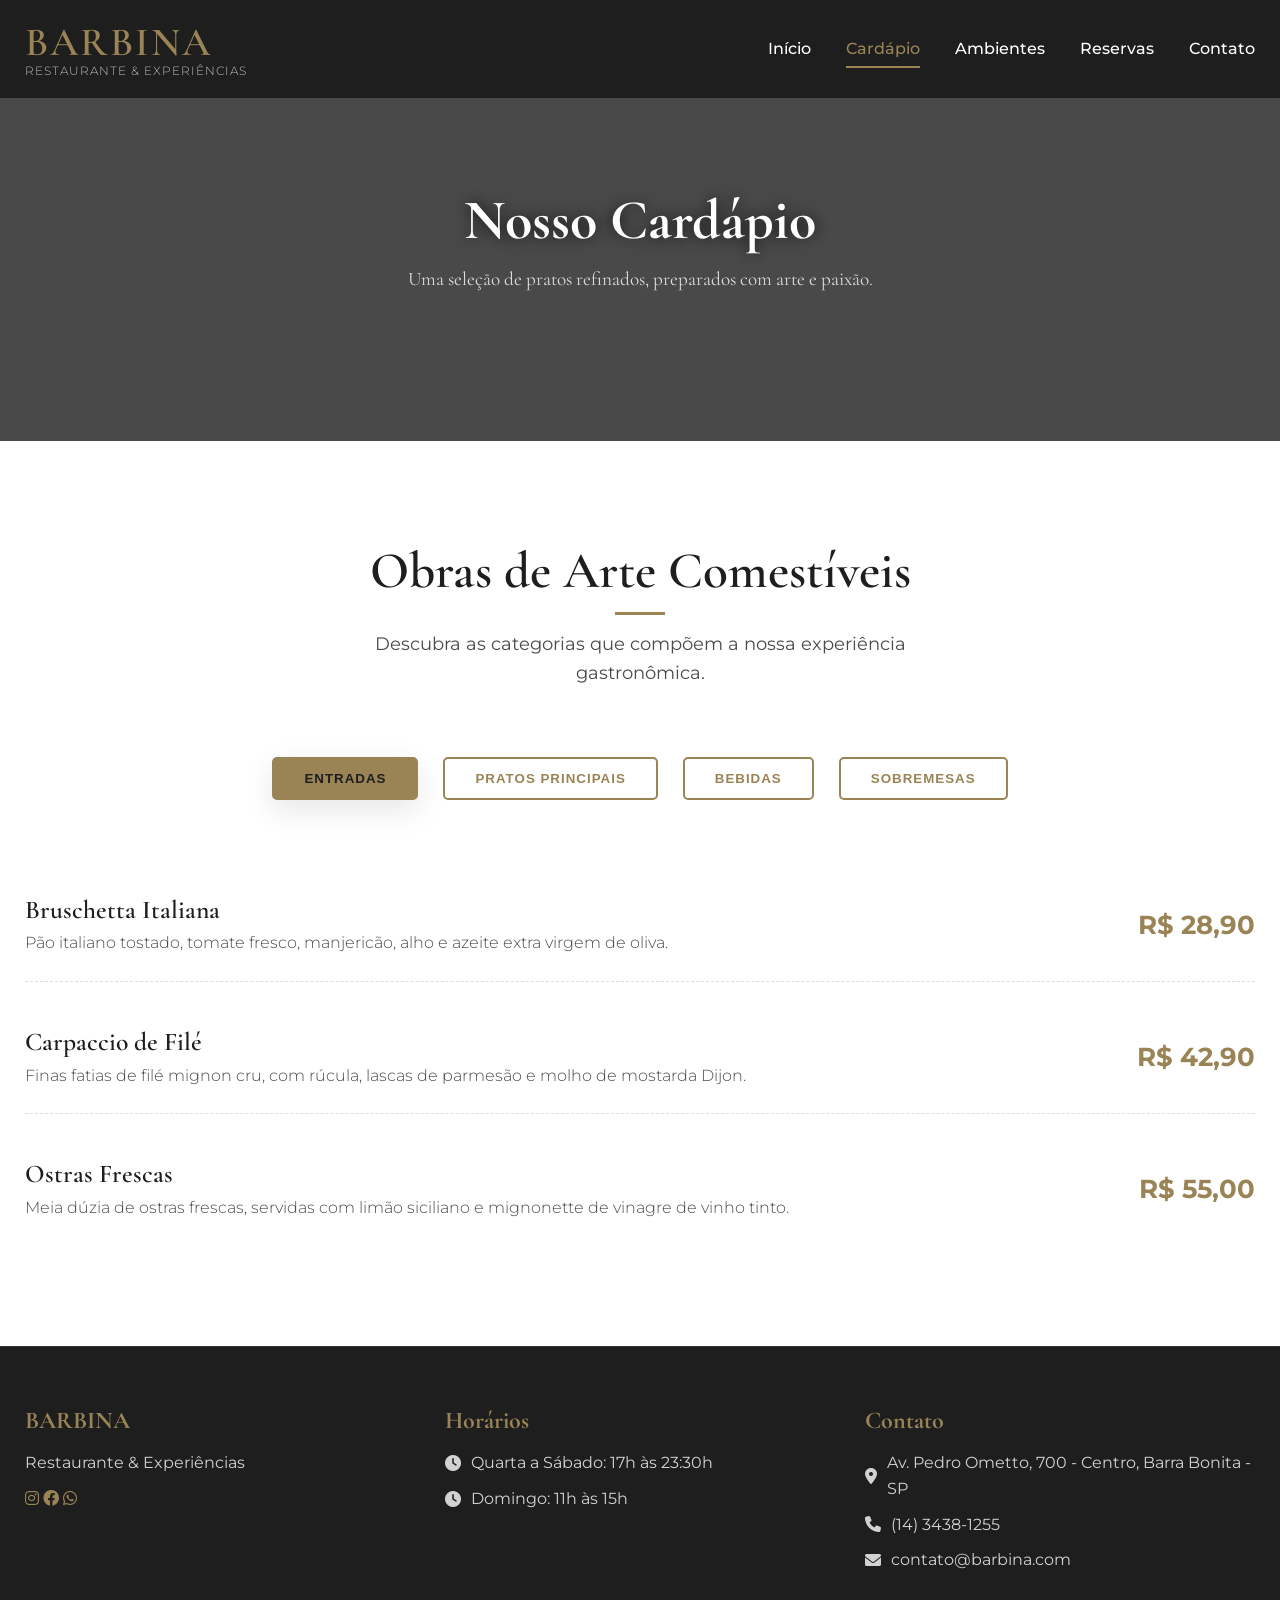
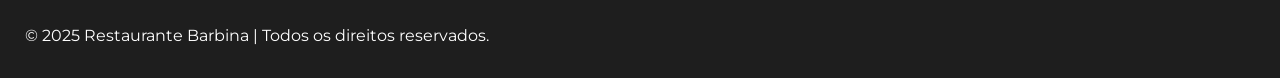
==== commit f48566e1: "ajustando erros de codigo, e refatorando dashboard" ====
--- a/cardapio.html
+++ b/cardapio.html
@@ -53,10 +53,10 @@
             </div>
 
             <div class="menu-categories">
-                <button class="category-btn active" data-category="entradas">Entradas</button>
-                <button class="category-btn" data-category="principais">Pratos Principais</button>
-                <button class="category-btn" data-category="bebidas">Bebidas</button>
-                <button class="category-btn" data-category="sobremesas">Sobremesas</button>
+                <button type="button" class="category-btn active" data-category="entradas">Entradas</button>
+                <button type="button" class="category-btn" data-category="principais">Pratos Principais</button>
+                <button type="button" class="category-btn" data-category="bebidas">Bebidas</button>
+                <button type="button" class="category-btn" data-category="sobremesas">Sobremesas</button>
             </div>
 
             <div class="menu-items active" id="entradas">
@@ -181,14 +181,13 @@
                 </div>
                 <div class="footer-section">
                     <h4>Horários</h4>
-                    <p><i class="fas fa-clock"></i> Segunda a Sexta: 11h às 23h</p>
-                    <p><i class="fas fa-clock"></i> Sábado e Domingo: 12h às 00h</p>
+                    <p><i class="fas fa-clock"></i> Quarta a Sábado: 17h às 23:30h</p>
+                    <p><i class="fas fa-clock"></i> Domingo: 11h às 15h</p>
                 </div>
                 <div class="footer-section">
                     <h4>Contato</h4>
-                    <p><i class="fas fa-map-marker-alt"></i> Av. Pedro Ometto, 700 - Centro, Barra Bonita - SP,
-                        17340-001</p>
-                    <p><i class="fas fa-phone"></i> (14) 9999-9999</p>
+                    <p><i class="fas fa-map-marker-alt"></i> Av. Pedro Ometto, 700 - Centro, Barra Bonita - SP</p>
+                    <p><i class="fas fa-phone"></i> (14) 3438-1255</p>
                     <p><i class="fas fa-envelope"></i> contato@barbina.com</p>
                 </div>
             </div>
--- a/css/style.css
+++ b/css/style.css
@@ -521,6 +521,10 @@
     color: var(--dark-color);
     box-shadow: var(--shadow);
 }
+.category-btn:focus-visible {
+    outline: 3px solid rgba(154, 132, 86, 0.5);
+    outline-offset: 3px;
+}
 .menu-items { display: none; }
 .menu-items.active { display: grid; grid-template-columns: 1fr; gap: 20px; animation: fadeIn 0.6s; }
 
@@ -559,22 +563,180 @@
 @keyframes fadeIn { from { opacity: 0; transform: translateY(10px); } to { opacity: 1; transform: translateY(0); } }
 
 /* PÁGINA RESERVAS */
-.reserva-form { background: var(--white); }
-.form-container { 
-    max-width: 700px; 
-    margin: 0 auto; 
-    background: var(--light-color); 
-    padding: 50px; 
-    border-radius: 10px; 
-    box-shadow: var(--shadow); 
-}
+.reserva-form {
+    background: linear-gradient(180deg, var(--light-color) 0%, var(--white) 35%);
+    padding-bottom: 100px;
+}
+
+.container--narrow {
+    max-width: 720px;
+}
+
+.reserva-hero__inner {
+    max-width: 640px;
+    margin: 0 auto;
+}
+
+.reserva-hero__eyebrow {
+    font-size: 0.75rem;
+    letter-spacing: 0.2em;
+    text-transform: uppercase;
+    color: var(--primary-color);
+    margin-bottom: 12px;
+    font-weight: 600;
+}
+
+.reserva-hero__lead {
+    font-size: 1.15rem;
+    opacity: 0.9;
+    line-height: 1.5;
+}
+
+.reserva-strip {
+    display: flex;
+    flex-wrap: wrap;
+    justify-content: center;
+    gap: 16px 32px;
+    margin-bottom: 32px;
+    padding: 18px 22px;
+    background: var(--white);
+    border-radius: 12px;
+    border: 1px solid rgba(154, 132, 86, 0.25);
+    box-shadow: var(--shadow);
+}
+
+.reserva-strip__item {
+    display: inline-flex;
+    align-items: center;
+    gap: 10px;
+    font-size: 0.95rem;
+    color: var(--secondary-color);
+}
+
+.reserva-strip__item i {
+    color: var(--primary-color);
+    font-size: 1.1rem;
+}
+
+.form-container {
+    max-width: 700px;
+    margin: 0 auto;
+    background: var(--light-color);
+    padding: 50px;
+    border-radius: 10px;
+    box-shadow: var(--shadow);
+}
+
+.form-container--reserva {
+    max-width: 100%;
+    background: var(--white);
+    padding: 44px 48px 48px;
+    border-radius: 16px;
+    box-shadow: 0 16px 48px rgba(0, 0, 0, 0.08);
+    border: 1px solid rgba(0, 0, 0, 0.06);
+    border-top: 4px solid var(--primary-color);
+}
+
+.form-head {
+    text-align: center;
+    margin-bottom: 36px;
+}
+
+.form-head h2,
 .form-container h2 {
     font-family: var(--font-headings);
-    font-size: 2.5rem;
-    text-align: center;
-    margin-bottom: 30px;
+    font-size: 2.35rem;
+    text-align: center;
+    margin-bottom: 12px;
     color: var(--dark-color);
 }
+
+.form-head__sub {
+    font-size: 1rem;
+    color: var(--secondary-color);
+    font-weight: 400;
+    line-height: 1.5;
+    margin: 0;
+}
+
+.label-like {
+    display: block;
+    margin-bottom: 12px;
+    font-weight: 600;
+    color: var(--secondary-color);
+}
+
+.radio-cards {
+    display: grid;
+    grid-template-columns: 1fr 1fr;
+    gap: 14px;
+}
+
+.radio-card {
+    position: relative;
+    display: block;
+    margin: 0;
+    padding: 0;
+    cursor: pointer;
+    border: 2px solid #e5e5e5;
+    border-radius: 12px;
+    background: var(--white);
+    transition: var(--transition);
+}
+
+.radio-card:hover {
+    border-color: rgba(154, 132, 86, 0.55);
+}
+
+.radio-card:has(input:checked) {
+    border-color: var(--primary-color);
+    background: rgba(154, 132, 86, 0.07);
+    box-shadow: 0 4px 16px rgba(154, 132, 86, 0.15);
+}
+
+.radio-card input {
+    position: absolute;
+    opacity: 0;
+    width: 0;
+    height: 0;
+}
+
+.radio-card__body {
+    display: block;
+    padding: 18px 16px;
+    text-align: center;
+}
+
+.radio-card__title {
+    display: block;
+    font-weight: 700;
+    font-size: 1.05rem;
+    color: var(--dark-color);
+    margin-bottom: 4px;
+}
+
+.radio-card__hint {
+    display: block;
+    font-size: 0.82rem;
+    color: var(--secondary-color);
+    font-weight: 400;
+    line-height: 1.35;
+}
+
+.form-footnote {
+    text-align: center;
+    margin-top: 20px;
+    font-size: 0.88rem;
+    color: #777;
+    line-height: 1.45;
+}
+
+.btn-reserva-submit {
+    margin-top: 8px;
+    padding: 16px 24px;
+    font-size: 0.95rem;
+}
+
 .form-row { display: grid; grid-template-columns: 1fr 1fr; gap: 25px; }
 .form-group { margin-bottom: 25px; }
 .form-group label { display: block; margin-bottom: 8px; font-weight: 600; color: var(--secondary-color); }
--- a/css/responsive.css
+++ b/css/responsive.css
@@ -89,6 +89,17 @@
     /* Reservas */
     .form-row { grid-template-columns: 1fr; }
     .form-container { padding: 30px; }
+    .form-container--reserva { padding: 28px 22px 32px; }
+    .radio-cards { grid-template-columns: 1fr; }
+    .reserva-strip {
+        flex-direction: column;
+        align-items: stretch;
+        text-align: center;
+        gap: 12px;
+    }
+    .reserva-strip__item { justify-content: center; }
+    .form-head h2,
+    .form-container h2 { font-size: 2rem; }
     
     /* Contato */
     .info-grid { grid-template-columns: 1fr; }
